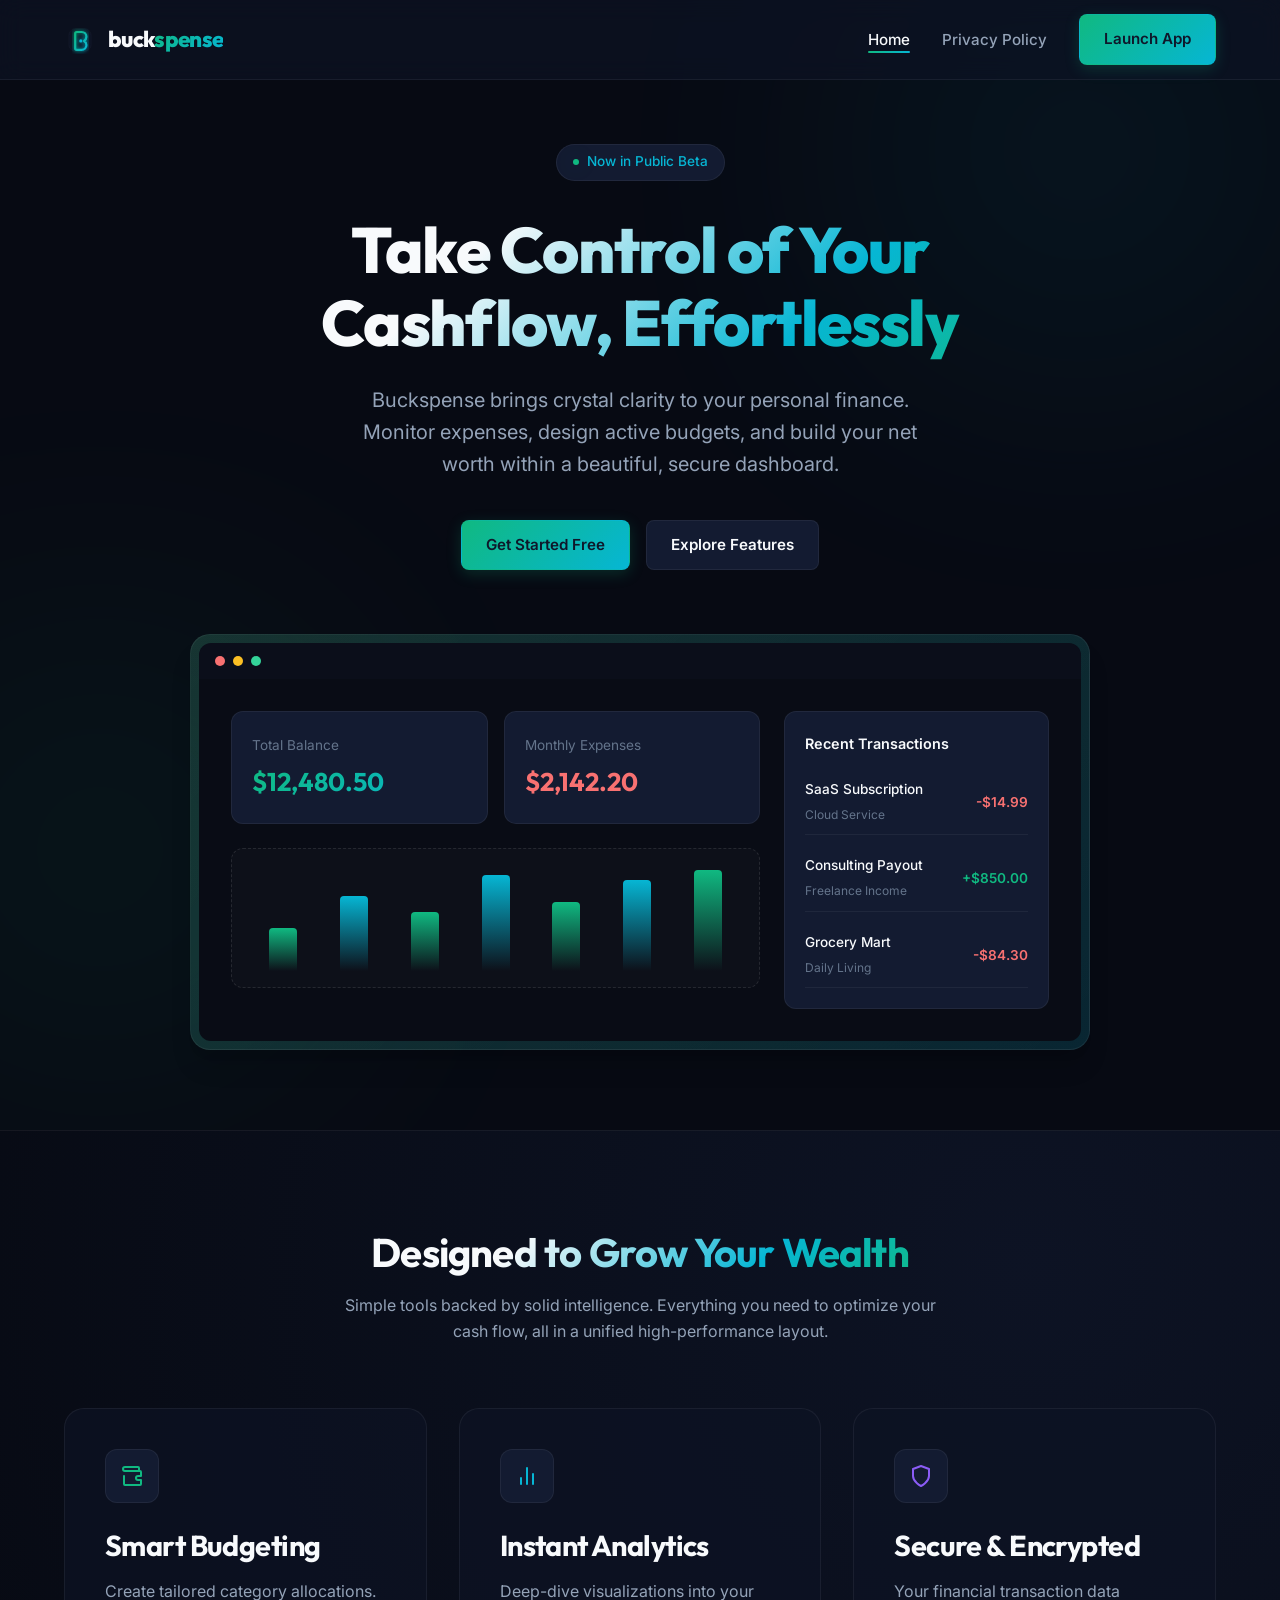
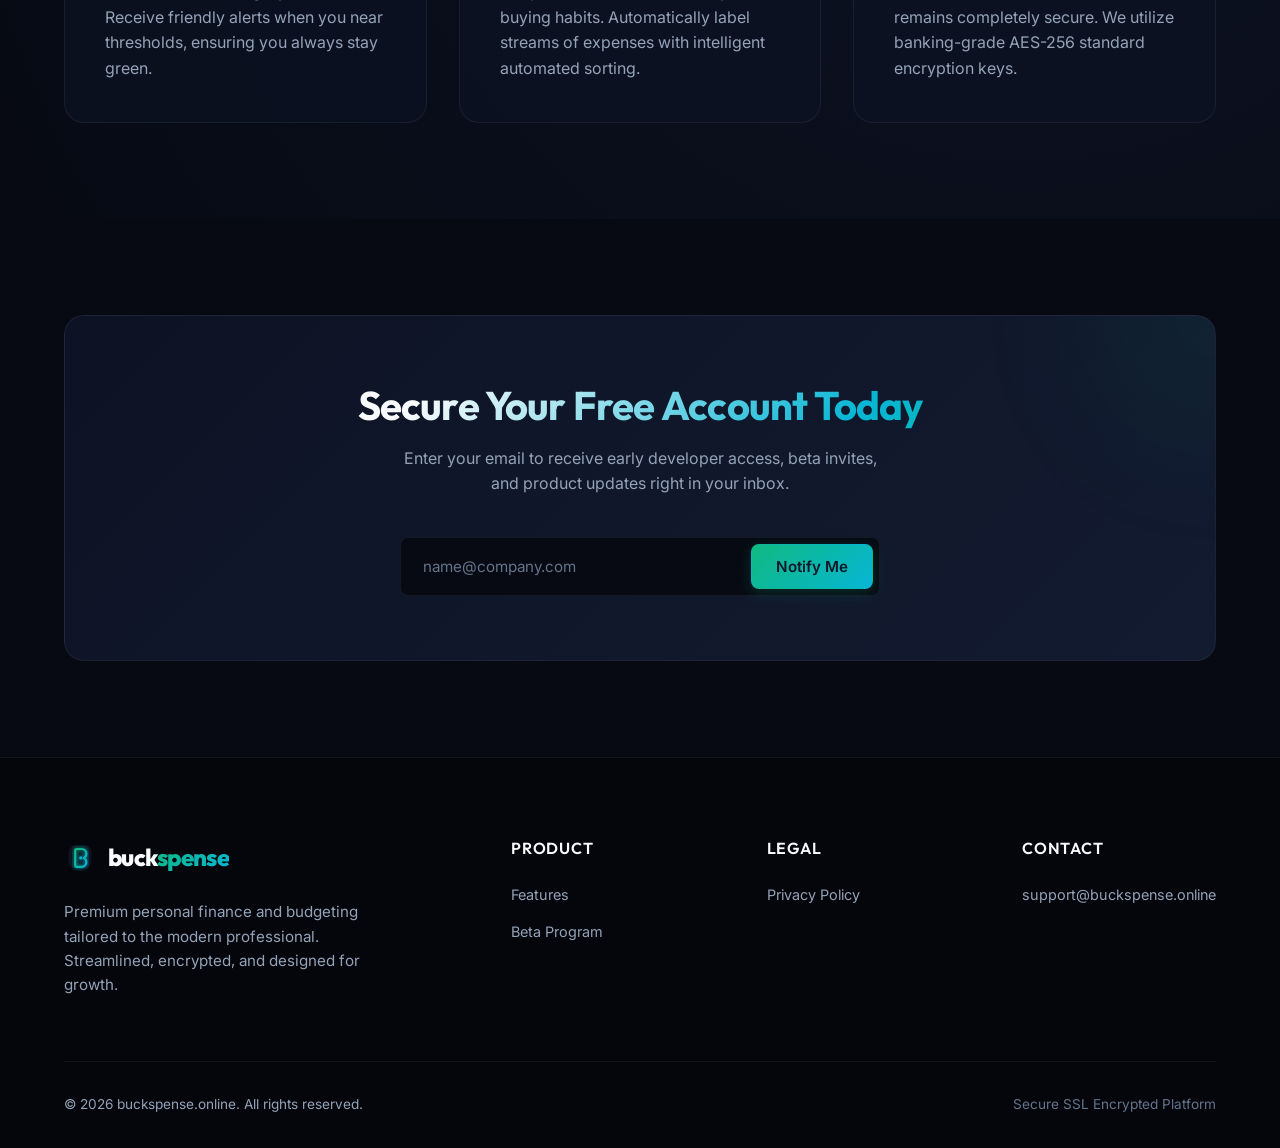
==== index.html @ 93927c2e "Initialize project framework and add Home & Privacy templates" ====
<!DOCTYPE html>
<html lang="en">
<head>
  <meta charset="UTF-8">
  <meta name="viewport" content="width=device-width, initial-scale=1.0">
  <title>Buckspense - Premium Personal Budgeting & Expense Tracking</title>
  <meta name="description" content="Take control of your cashflow and grow your wealth effortlessly with Buckspense. The modern, elegant expense tracker built for high-performance financial management.">
  
  <!-- Open Graph / Social Media Meta -->
  <meta property="og:title" content="Buckspense - Premium Personal Finance Dashboard">
  <meta property="og:description" content="Take control of your cashflow and grow your wealth effortlessly.">
  <meta property="og:type" content="website">
  <meta property="og:url" content="https://buckspense.online/">
  
  <!-- CSS Stylesheet -->
  <link rel="stylesheet" href="assets/css/style.css">
  
  <!-- Favicon -->
  <link rel="icon" type="image/svg+xml" href="assets/images/logo.svg">
</head>
<body>

  <!-- Site Sticky Header -->
  <header class="site-header" id="main-header">
    <div class="container">
      <a href="index.html" class="logo-link" id="header-logo-link">
        <img src="assets/images/logo.svg" alt="Buckspense Logo" class="logo-icon" id="header-logo-img">
        <span>buck<span class="gradient-accent-text">spense</span></span>
      </a>

      <!-- Desktop Navigation Menu -->
      <nav class="site-nav" id="navigation-drawer">
        <ul class="nav-list">
          <li><a href="index.html" class="nav-link active" id="nav-home">Home</a></li>
          <li><a href="privacy.html" class="nav-link" id="nav-privacy">Privacy Policy</a></li>
        </ul>
        <a href="#cta" class="btn btn-primary" id="header-cta-btn">Launch App</a>
      </nav>

      <!-- Mobile Hamburger Toggle -->
      <button class="mobile-nav-toggle" aria-label="Toggle navigation menu" aria-expanded="false" id="mobile-menu-trigger">
        &#9776;
      </button>
    </div>
  </header>

  <!-- Hero Section -->
  <section class="hero" id="home-hero">
    <div class="container">
      <div class="hero-badge" id="hero-live-badge">
        <span class="hero-badge-dot"></span>
        <span>Now in Public Beta</span>
      </div>
      
      <h1 class="gradient-text" id="hero-main-title">
        Take Control of Your Cashflow, Effortlessly
      </h1>
      
      <p class="hero-subtitle" id="hero-lead-text">
        Buckspense brings crystal clarity to your personal finance. Monitor expenses, design active budgets, and build your net worth within a beautiful, secure dashboard.
      </p>
      
      <div class="hero-actions" id="hero-button-group">
        <a href="#cta" class="btn btn-primary" id="hero-primary-btn">Get Started Free</a>
        <a href="#features" class="btn btn-secondary" id="hero-secondary-btn">Explore Features</a>
      </div>

      <!-- Majestic Interactive Mockup Showcase -->
      <div class="dashboard-showcase" id="dashboard-mockup">
        <div class="mockup-header">
          <span class="mockup-dot"></span>
          <span class="mockup-dot"></span>
          <span class="mockup-dot"></span>
        </div>
        <div class="mockup-content">
          <div class="mockup-main">
            <div class="mockup-stats">
              <div class="mockup-card">
                <span style="color: var(--text-muted); font-size: 0.85rem;">Total Balance</span>
                <div class="mockup-val gradient-accent-text">$12,480.50</div>
              </div>
              <div class="mockup-card">
                <span style="color: var(--text-muted); font-size: 0.85rem;">Monthly Expenses</span>
                <div class="mockup-val" style="color: #f87171;">$2,142.20</div>
              </div>
            </div>
            
            <!-- CSS Chart Visualizer -->
            <div class="mockup-chart" id="chart-bars-container">
              <div class="chart-bar" style="height: 10%;"></div>
              <div class="chart-bar" style="height: 10%;"></div>
              <div class="chart-bar" style="height: 10%;"></div>
              <div class="chart-bar" style="height: 10%;"></div>
              <div class="chart-bar" style="height: 10%;"></div>
              <div class="chart-bar" style="height: 10%;"></div>
              <div class="chart-bar" style="height: 10%;"></div>
            </div>
          </div>
          
          <div class="mockup-side">
            <div class="mockup-card" style="height: 100%;">
              <span style="font-weight: 600; font-size: 0.9rem; display: block; margin-bottom: 1rem;">Recent Transactions</span>
              <div class="tx-list">
                <div class="tx-item">
                  <div>
                    <div style="font-size: 0.85rem; font-weight: 500;">SaaS Subscription</div>
                    <span style="font-size: 0.75rem; color: var(--text-muted);">Cloud Service</span>
                  </div>
                  <span style="font-size: 0.85rem; font-weight: 600; color: #f87171;">-$14.99</span>
                </div>
                <div class="tx-item">
                  <div>
                    <div style="font-size: 0.85rem; font-weight: 500;">Consulting Payout</div>
                    <span style="font-size: 0.75rem; color: var(--text-muted);">Freelance Income</span>
                  </div>
                  <span style="font-size: 0.85rem; font-weight: 600; color: var(--accent-emerald);">+$850.00</span>
                </div>
                <div class="tx-item">
                  <div>
                    <div style="font-size: 0.85rem; font-weight: 500;">Grocery Mart</div>
                    <span style="font-size: 0.75rem; color: var(--text-muted);">Daily Living</span>
                  </div>
                  <span style="font-size: 0.85rem; font-weight: 600; color: #f87171;">-$84.30</span>
                </div>
              </div>
            </div>
          </div>
        </div>
      </div>
    </div>
  </section>

  <!-- Features Grid Section -->
  <section class="features" id="features">
    <div class="container">
      <div class="section-header" id="features-header">
        <h2 class="gradient-text">Designed to Grow Your Wealth</h2>
        <p>Simple tools backed by solid intelligence. Everything you need to optimize your cash flow, all in a unified high-performance layout.</p>
      </div>
      
      <div class="grid-3" id="features-grid">
        <!-- Feature Card 1 -->
        <div class="feature-card" id="feature-1">
          <div class="feature-icon-wrapper">
            <!-- SVG Icon: Wallet/Budget -->
            <svg xmlns="http://www.w3.org/2000/svg" width="24" height="24" viewBox="0 0 24 24" fill="none" stroke="currentColor" stroke-width="2" stroke-linecap="round" stroke-linejoin="round"><path d="M19 7V4a1 1 0 0 0-1-1H5a2 2 0 0 0 0 4h15a1 1 0 0 1 1 1v4h-3a2 2 0 0 0 0 4h3v4a1 1 0 0 1-1 1H5a1 1 0 0 1-1-1V12"/><path d="M16 14h.01"/></svg>
          </div>
          <h3>Smart Budgeting</h3>
          <p>Create tailored category allocations. Receive friendly alerts when you near thresholds, ensuring you always stay green.</p>
        </div>

        <!-- Feature Card 2 -->
        <div class="feature-card" id="feature-2">
          <div class="feature-icon-wrapper">
            <!-- SVG Icon: Trend Chart -->
            <svg xmlns="http://www.w3.org/2000/svg" width="24" height="24" viewBox="0 0 24 24" fill="none" stroke="currentColor" stroke-width="2" stroke-linecap="round" stroke-linejoin="round"><line x1="18" y1="20" x2="18" y2="10"></line><line x1="12" y1="20" x2="12" y2="4"></line><line x1="6" y1="20" x2="6" y2="14"></line></svg>
          </div>
          <h3>Instant Analytics</h3>
          <p>Deep-dive visualizations into your buying habits. Automatically label streams of expenses with intelligent automated sorting.</p>
        </div>

        <!-- Feature Card 3 -->
        <div class="feature-card" id="feature-3">
          <div class="feature-icon-wrapper">
            <!-- SVG Icon: Lock Shield -->
            <svg xmlns="http://www.w3.org/2000/svg" width="24" height="24" viewBox="0 0 24 24" fill="none" stroke="currentColor" stroke-width="2" stroke-linecap="round" stroke-linejoin="round"><path d="M12 22s8-4 8-10V5l-8-3-8 3v7c0 6 8 10 8 10z"></path></svg>
          </div>
          <h3>Secure &amp; Encrypted</h3>
          <p>Your financial transaction data remains completely secure. We utilize banking-grade AES-256 standard encryption keys.</p>
        </div>
      </div>
    </div>
  </section>

  <!-- CTA Registration Section -->
  <section class="cta-section" id="cta">
    <div class="container">
      <div class="cta-box" id="cta-enrollment-card">
        <h2 class="gradient-text">Secure Your Free Account Today</h2>
        <p>Enter your email to receive early developer access, beta invites, and product updates right in your inbox.</p>
        
        <form class="newsletter-form" onsubmit="event.preventDefault(); alert('Thank you for subscribing to Buckspense updates!');" id="cta-form">
          <input type="email" placeholder="name@company.com" class="newsletter-input" required id="cta-email-input">
          <button type="submit" class="btn btn-primary" id="cta-submit-btn">Notify Me</button>
        </form>
      </div>
    </div>
  </section>

  <!-- Site Footer -->
  <footer class="site-footer" id="main-footer">
    <div class="container">
      <div class="footer-grid">
        <div class="footer-brand">
          <a href="index.html" class="logo-link" id="footer-logo-link">
            <img src="assets/images/logo.svg" alt="Buckspense Logo" class="logo-icon" id="footer-logo-img">
            <span>buck<span class="gradient-accent-text">spense</span></span>
          </a>
          <p class="footer-desc">
            Premium personal finance and budgeting tailored to the modern professional. Streamlined, encrypted, and designed for growth.
          </p>
        </div>
        
        <!-- Link Directory -->
        <div>
          <h4 class="footer-heading">Product</h4>
          <ul class="footer-links">
            <li><a href="#features" class="footer-link">Features</a></li>
            <li><a href="#cta" class="footer-link">Beta Program</a></li>
          </ul>
        </div>
        
        <div>
          <h4 class="footer-heading">Legal</h4>
          <ul class="footer-links">
            <li><a href="privacy.html" class="footer-link" id="footer-privacy-link">Privacy Policy</a></li>
          </ul>
        </div>

        <div>
          <h4 class="footer-heading">Contact</h4>
          <ul class="footer-links">
            <li><a href="mailto:support@buckspense.online" class="footer-link">support@buckspense.online</a></li>
          </ul>
        </div>
      </div>
      
      <!-- Footer Copyright Bar -->
      <div class="footer-bottom">
        <p>&copy; <span id="current-year">2026</span> buckspense.online. All rights reserved.</p>
        <p style="color: var(--text-muted);">Secure SSL Encrypted Platform</p>
      </div>
    </div>
  </footer>

  <!-- Script Loader -->
  <script src="assets/js/main.js"></script>
</body>
</html>
---- assets/css/style.css ----
/*
 * buckspense.online - Premium Design System & Stylesheet
 * Brand colors: Deep Obsidian background, Emerald Green and Cyan highlights, Outfit & Inter Typography.
 */

@import url('https://fonts.googleapis.com/css2?family=Inter:wght@300;400;500;600;700&family=Outfit:wght@400;500;600;700;800&display=swap');

/* --- Custom Variables & Tokens --- */
:root {
  /* Color Palette */
  --bg-primary: #070a13;
  --bg-secondary: #0d1324;
  --bg-tertiary: #131b31;
  --bg-glass: rgba(13, 19, 36, 0.7);
  --border-glass: rgba(255, 255, 255, 0.06);
  --border-active: rgba(16, 185, 129, 0.3);

  --accent-emerald: #10b981;
  --accent-cyan: #06b6d4;
  --accent-violet: #8b5cf6;
  --accent-emerald-glow: rgba(16, 185, 129, 0.15);
  --accent-cyan-glow: rgba(6, 182, 212, 0.15);

  --text-primary: #f8fafc;
  --text-secondary: #94a3b8;
  --text-muted: #64748b;
  --text-inverse: #0f172a;

  /* Typography */
  --font-heading: 'Outfit', -apple-system, BlinkMacSystemFont, 'Segoe UI', Roboto, sans-serif;
  --font-body: 'Inter', -apple-system, BlinkMacSystemFont, 'Segoe UI', Roboto, sans-serif;

  /* Shadows & Glows */
  --shadow-sm: 0 1px 2px 0 rgba(0, 0, 0, 0.05);
  --shadow-md: 0 4px 6px -1px rgba(0, 0, 0, 0.1), 0 2px 4px -1px rgba(0, 0, 0, 0.06);
  --shadow-lg: 0 10px 15px -3px rgba(0, 0, 0, 0.1), 0 4px 6px -2px rgba(0, 0, 0, 0.05);
  --shadow-xl: 0 20px 25px -5px rgba(0, 0, 0, 0.15), 0 10px 10px -5px rgba(0, 0, 0, 0.04);
  --glow-emerald: 0 0 25px rgba(16, 185, 129, 0.3);
  --glow-cyan: 0 0 25px rgba(6, 182, 212, 0.3);

  /* Layout Constants */
  --container-max-width: 1200px;
  --header-height: 80px;
  --border-radius-sm: 8px;
  --border-radius-md: 12px;
  --border-radius-lg: 20px;
  --border-radius-xl: 30px;

  /* Transitions */
  --transition-fast: 0.2s cubic-bezier(0.4, 0, 0.2, 1);
  --transition-normal: 0.3s cubic-bezier(0.4, 0, 0.2, 1);
  --transition-slow: 0.5s cubic-bezier(0.4, 0, 0.2, 1);
}

/* --- Base Reset --- */
*, *::before, *::after {
  box-sizing: border-box;
  margin: 0;
  padding: 0;
}

html {
  scroll-behavior: smooth;
  font-size: 16px;
  -webkit-text-size-adjust: 100%;
}

body {
  background-color: var(--bg-primary);
  color: var(--text-primary);
  font-family: var(--font-body);
  line-height: 1.6;
  overflow-x: hidden;
  position: relative;
}

/* Ambient glow blobs */
body::before, body::after {
  content: "";
  position: absolute;
  width: 500px;
  height: 500px;
  border-radius: 50%;
  filter: blur(140px);
  z-index: -1;
  pointer-events: none;
  opacity: 0.2;
}

body::before {
  top: -100px;
  right: -50px;
  background: radial-gradient(circle, var(--accent-cyan) 0%, transparent 70%);
}

body::after {
  top: 600px;
  left: -150px;
  background: radial-gradient(circle, var(--accent-emerald) 0%, transparent 70%);
}

/* --- Typography --- */
h1, h2, h3, h4, h5, h6 {
  font-family: var(--font-heading);
  font-weight: 700;
  line-height: 1.25;
  letter-spacing: -0.02em;
}

h1 {
  font-size: clamp(2.5rem, 5vw, 4rem);
  font-weight: 800;
}

h2 {
  font-size: clamp(1.8rem, 4vw, 2.5rem);
}

h3 {
  font-size: clamp(1.4rem, 2.5vw, 1.8rem);
}

p {
  color: var(--text-secondary);
}

a {
  color: inherit;
  text-decoration: none;
  transition: var(--transition-fast);
}

/* --- Utilities --- */
.container {
  width: 100%;
  max-width: var(--container-max-width);
  margin-left: auto;
  margin-right: auto;
  padding-left: 1.5rem;
  padding-right: 1.5rem;
}

.gradient-text {
  background: linear-gradient(135deg, var(--text-primary) 30%, var(--accent-cyan) 70%, var(--accent-emerald) 100%);
  -webkit-background-clip: text;
  -webkit-text-fill-color: transparent;
  background-clip: text;
}

.gradient-accent-text {
  background: linear-gradient(135deg, var(--accent-emerald) 0%, var(--accent-cyan) 100%);
  -webkit-background-clip: text;
  -webkit-text-fill-color: transparent;
  background-clip: text;
}

/* --- Layout Components --- */

/* Sticky Header */
.site-header {
  position: fixed;
  top: 0;
  left: 0;
  width: 100%;
  height: var(--header-height);
  z-index: 100;
  background: var(--bg-glass);
  backdrop-filter: blur(12px);
  -webkit-backdrop-filter: blur(12px);
  border-bottom: 1px solid var(--border-glass);
  transition: var(--transition-normal);
}

.site-header.scrolled {
  height: 70px;
  background: rgba(7, 10, 19, 0.9);
  box-shadow: var(--shadow-lg);
}

.site-header .container {
  display: flex;
  justify-content: space-between;
  align-items: center;
  height: 100%;
}

.logo-link {
  display: flex;
  align-items: center;
  gap: 0.75rem;
  font-family: var(--font-heading);
  font-weight: 800;
  font-size: 1.4rem;
  color: var(--text-primary);
  letter-spacing: -0.03em;
}

.logo-icon {
  width: 32px;
  height: 32px;
}

.site-nav {
  display: flex;
  align-items: center;
  gap: 2rem;
}

.nav-list {
  display: flex;
  list-style: none;
  gap: 2rem;
  align-items: center;
}

.nav-link {
  font-size: 0.95rem;
  font-weight: 500;
  color: var(--text-secondary);
  position: relative;
  padding: 0.25rem 0;
}

.nav-link::after {
  content: "";
  position: absolute;
  bottom: 0;
  left: 0;
  width: 0;
  height: 2px;
  background: linear-gradient(90deg, var(--accent-emerald), var(--accent-cyan));
  transition: var(--transition-fast);
  border-radius: 1px;
}

.nav-link:hover, .nav-link.active {
  color: var(--text-primary);
}

.nav-link:hover::after, .nav-link.active::after {
  width: 100%;
}

/* Primary/Secondary Buttons */
.btn {
  display: inline-flex;
  align-items: center;
  justify-content: center;
  padding: 0.75rem 1.5rem;
  font-size: 0.95rem;
  font-weight: 600;
  border-radius: var(--border-radius-sm);
  cursor: pointer;
  transition: var(--transition-normal);
  border: 1px solid transparent;
  font-family: var(--font-body);
}

.btn-primary {
  background: linear-gradient(135deg, var(--accent-emerald) 0%, var(--accent-cyan) 100%);
  color: var(--text-inverse);
  box-shadow: 0 4px 15px rgba(16, 185, 129, 0.2);
}

.btn-primary:hover {
  transform: translateY(-2px);
  box-shadow: 0 8px 25px rgba(16, 185, 129, 0.4), var(--glow-emerald);
}

.btn-secondary {
  background: var(--bg-tertiary);
  color: var(--text-primary);
  border: 1px solid var(--border-glass);
}

.btn-secondary:hover {
  background: var(--bg-secondary);
  border-color: var(--accent-cyan);
  transform: translateY(-2px);
}

/* Mobile Nav Toggle */
.mobile-nav-toggle {
  display: none;
  background: none;
  border: none;
  color: var(--text-primary);
  font-size: 1.5rem;
  cursor: pointer;
  z-index: 110;
}

/* Hero Section */
.hero {
  padding-top: calc(var(--header-height) + 4rem);
  padding-bottom: 5rem;
  position: relative;
  text-align: center;
}

.hero-badge {
  display: inline-flex;
  align-items: center;
  gap: 0.5rem;
  padding: 0.4rem 1rem;
  background: var(--bg-tertiary);
  border: 1px solid var(--border-glass);
  border-radius: var(--border-radius-xl);
  font-size: 0.85rem;
  font-weight: 500;
  color: var(--accent-cyan);
  margin-bottom: 2rem;
}

.hero-badge-dot {
  width: 6px;
  height: 6px;
  border-radius: 50%;
  background-color: var(--accent-emerald);
  box-shadow: var(--glow-emerald);
  animation: pulse 2s infinite;
}

.hero h1 {
  max-width: 850px;
  margin: 0 auto 1.5rem;
  line-height: 1.15;
}

.hero-subtitle {
  font-size: clamp(1.1rem, 2vw, 1.25rem);
  max-width: 600px;
  margin: 0 auto 2.5rem;
  color: var(--text-secondary);
}

.hero-actions {
  display: flex;
  justify-content: center;
  gap: 1rem;
  margin-bottom: 4rem;
}

/* Dashboard Mockup Showcase */
.dashboard-showcase {
  max-width: 900px;
  margin: 0 auto;
  padding: 8px;
  background: linear-gradient(135deg, var(--border-glass) 0%, rgba(255, 255, 255, 0.01) 100%);
  border: 1px solid var(--border-glass);
  border-radius: var(--border-radius-lg);
  box-shadow: var(--shadow-xl);
  position: relative;
}

.dashboard-showcase::after {
  content: "";
  position: absolute;
  top: -1px;
  left: -1px;
  right: -1px;
  bottom: -1px;
  border-radius: var(--border-radius-lg);
  background: linear-gradient(135deg, var(--accent-emerald) 0%, var(--accent-cyan) 100%);
  z-index: -1;
  opacity: 0.15;
  pointer-events: none;
}

.mockup-header {
  height: 36px;
  background: #0b0e1a;
  border-radius: 12px 12px 0 0;
  display: flex;
  align-items: center;
  padding: 0 1rem;
  gap: 0.5rem;
}

.mockup-dot {
  width: 10px;
  height: 10px;
  border-radius: 50%;
  background: #f87171;
}

.mockup-dot:nth-child(2) { background: #fbbf24; }
.mockup-dot:nth-child(3) { background: #34d399; }

.mockup-content {
  background: #090c15;
  border-radius: 0 0 12px 12px;
  padding: 2rem;
  display: grid;
  grid-template-columns: 2fr 1fr;
  gap: 1.5rem;
  text-align: left;
}

.mockup-main {
  display: flex;
  flex-direction: column;
  gap: 1.5rem;
}

.mockup-stats {
  display: grid;
  grid-template-columns: 1fr 1fr;
  gap: 1rem;
}

.mockup-card {
  background: var(--bg-tertiary);
  border: 1px solid var(--border-glass);
  border-radius: var(--border-radius-md);
  padding: 1.25rem;
}

.mockup-val {
  font-family: var(--font-heading);
  font-size: 1.6rem;
  font-weight: 700;
  margin-top: 0.25rem;
}

.mockup-chart {
  height: 140px;
  background: rgba(255, 255, 255, 0.02);
  border: 1px dashed rgba(255, 255, 255, 0.1);
  border-radius: var(--border-radius-md);
  position: relative;
  display: flex;
  align-items: flex-end;
  justify-content: space-around;
  padding: 1rem;
}

.chart-bar {
  width: 28px;
  background: linear-gradient(180deg, var(--accent-emerald), transparent);
  border-radius: 4px 4px 0 0;
  transition: height 1s ease-in-out;
}

.chart-bar:nth-child(even) {
  background: linear-gradient(180deg, var(--accent-cyan), transparent);
}

.mockup-side {
  display: flex;
  flex-direction: column;
  gap: 1rem;
}

.tx-list {
  display: flex;
  flex-direction: column;
  gap: 0.75rem;
}

.tx-item {
  display: flex;
  justify-content: space-between;
  align-items: center;
  padding: 0.5rem 0;
  border-bottom: 1px solid rgba(255, 255, 255, 0.05);
}

/* Features Grid */
.features {
  padding: 6rem 0;
  background: radial-gradient(circle at 80% 20%, var(--bg-secondary) 0%, var(--bg-primary) 100%);
  border-top: 1px solid var(--border-glass);
}

.section-header {
  text-align: center;
  max-width: 600px;
  margin: 0 auto 4rem;
}

.section-header h2 {
  margin-bottom: 1rem;
}

.grid-3 {
  display: grid;
  grid-template-columns: repeat(auto-fit, minmax(300px, 1fr));
  gap: 2rem;
}

.feature-card {
  background: var(--bg-glass);
  border: 1px solid var(--border-glass);
  border-radius: var(--border-radius-lg);
  padding: 2.5rem;
  transition: var(--transition-normal);
  position: relative;
  overflow: hidden;
}

.feature-card::before {
  content: "";
  position: absolute;
  top: 0;
  left: 0;
  width: 100%;
  height: 100%;
  background: linear-gradient(135deg, var(--accent-emerald-glow) 0%, transparent 100%);
  opacity: 0;
  transition: var(--transition-normal);
  pointer-events: none;
  z-index: 0;
}

.feature-card:nth-child(2)::before {
  background: linear-gradient(135deg, var(--accent-cyan-glow) 0%, transparent 100%);
}

.feature-card:hover {
  transform: translateY(-8px);
  border-color: var(--border-active);
  box-shadow: var(--shadow-xl);
}

.feature-card:hover::before {
  opacity: 1;
}

.feature-icon-wrapper {
  width: 54px;
  height: 54px;
  border-radius: var(--border-radius-md);
  background: var(--bg-tertiary);
  border: 1px solid var(--border-glass);
  display: flex;
  align-items: center;
  justify-content: center;
  color: var(--accent-emerald);
  margin-bottom: 1.5rem;
  position: relative;
  z-index: 1;
}

.feature-card:nth-child(2) .feature-icon-wrapper {
  color: var(--accent-cyan);
}

.feature-card:nth-child(3) .feature-icon-wrapper {
  color: var(--accent-violet);
}

.feature-card h3 {
  margin-bottom: 1rem;
  position: relative;
  z-index: 1;
}

.feature-card p {
  position: relative;
  z-index: 1;
}

/* Call to Action */
.cta-section {
  padding: 6rem 0;
  position: relative;
}

.cta-box {
  background: linear-gradient(135deg, var(--bg-secondary) 0%, var(--bg-tertiary) 100%);
  border: 1px solid var(--border-glass);
  border-radius: var(--border-radius-lg);
  padding: 4rem 2rem;
  text-align: center;
  position: relative;
  overflow: hidden;
}

.cta-box::before {
  content: "";
  position: absolute;
  width: 300px;
  height: 300px;
  border-radius: 50%;
  background: radial-gradient(circle, var(--accent-emerald) 0%, transparent 70%);
  filter: blur(80px);
  top: -150px;
  right: -150px;
  opacity: 0.15;
  pointer-events: none;
}

.cta-box h2 {
  margin-bottom: 1rem;
}

.cta-box p {
  max-width: 500px;
  margin: 0 auto 2.5rem;
}

.newsletter-form {
  display: flex;
  max-width: 480px;
  margin: 0 auto;
  gap: 0.5rem;
  background: var(--bg-primary);
  padding: 6px;
  border-radius: var(--border-radius-sm);
  border: 1px solid var(--border-glass);
  transition: var(--transition-fast);
}

.newsletter-form:focus-within {
  border-color: var(--accent-cyan);
  box-shadow: 0 0 0 2px rgba(6, 182, 212, 0.15);
}

.newsletter-input {
  flex: 1;
  background: none;
  border: none;
  color: var(--text-primary);
  padding: 0.75rem 1rem;
  font-family: var(--font-body);
  font-size: 0.95rem;
  outline: none;
}

.newsletter-input::placeholder {
  color: var(--text-muted);
}

/* Footer Section */
.site-footer {
  background: #04060b;
  border-top: 1px solid var(--border-glass);
  padding: 5rem 0 2rem;
  color: var(--text-secondary);
}

.footer-grid {
  display: grid;
  grid-template-columns: 2fr repeat(3, 1fr);
  gap: 4rem;
  margin-bottom: 4rem;
}

.footer-brand {
  display: flex;
  flex-direction: column;
  gap: 1.5rem;
}

.footer-brand .logo-link {
  font-size: 1.5rem;
}

.footer-desc {
  max-width: 320px;
  font-size: 0.95rem;
}

.footer-heading {
  font-family: var(--font-heading);
  color: var(--text-primary);
  font-size: 1rem;
  font-weight: 600;
  margin-bottom: 1.5rem;
  letter-spacing: 0.05em;
  text-transform: uppercase;
}

.footer-links {
  list-style: none;
  display: flex;
  flex-direction: column;
  gap: 0.75rem;
}

.footer-link {
  font-size: 0.9rem;
  transition: var(--transition-fast);
}

.footer-link:hover {
  color: var(--accent-cyan);
  padding-left: 4px;
}

.footer-bottom {
  border-top: 1px solid rgba(255, 255, 255, 0.05);
  padding-top: 2rem;
  display: flex;
  justify-content: space-between;
  align-items: center;
  font-size: 0.85rem;
}

/* --- Privacy Policy Specific Styles --- */
.legal-container {
  padding-top: calc(var(--header-height) + 4rem);
  padding-bottom: 6rem;
}

.legal-layout {
  display: grid;
  grid-template-columns: 280px 1fr;
  gap: 4rem;
}

.legal-sidebar {
  position: sticky;
  top: calc(var(--header-height) + 2rem);
  height: fit-content;
}

.legal-toc {
  list-style: none;
  display: flex;
  flex-direction: column;
  gap: 0.5rem;
  border-left: 1px solid var(--border-glass);
  padding-left: 1rem;
}

.toc-link {
  font-size: 0.9rem;
  color: var(--text-secondary);
  display: block;
  padding: 0.25rem 0;
}

.toc-link:hover, .toc-link.active {
  color: var(--accent-emerald);
}

.legal-content {
  max-width: 800px;
}

.legal-content h1 {
  margin-bottom: 1rem;
}

.legal-meta {
  color: var(--text-muted);
  font-size: 0.9rem;
  margin-bottom: 3rem;
  display: flex;
  gap: 1.5rem;
}

.legal-section {
  margin-bottom: 3rem;
}

.legal-section h2 {
  font-size: 1.6rem;
  margin-bottom: 1rem;
  color: var(--text-primary);
  border-bottom: 1px solid rgba(255, 255, 255, 0.05);
  padding-bottom: 0.5rem;
}

.legal-section p {
  margin-bottom: 1.25rem;
  line-height: 1.7;
}

.legal-list {
  list-style-type: none;
  margin-bottom: 1.25rem;
  padding-left: 1.5rem;
}

.legal-list li {
  position: relative;
  margin-bottom: 0.5rem;
  color: var(--text-secondary);
}

.legal-list li::before {
  content: "•";
  color: var(--accent-cyan);
  font-weight: bold;
  display: inline-block;
  width: 1.2rem;
  margin-left: -1.2rem;
}

/* --- Animations --- */
@keyframes pulse {
  0% {
    transform: scale(0.95);
    box-shadow: 0 0 0 0 rgba(16, 185, 129, 0.5);
  }
  70% {
    transform: scale(1);
    box-shadow: 0 0 0 6px rgba(16, 185, 129, 0);
  }
  100% {
    transform: scale(0.95);
    box-shadow: 0 0 0 0 rgba(16, 185, 129, 0);
  }
}

/* --- Responsive Adjustments --- */
@media (max-width: 1024px) {
  .footer-grid {
    grid-template-columns: 1.5fr repeat(3, 1fr);
    gap: 2rem;
  }
  .legal-layout {
    grid-template-columns: 1fr;
    gap: 2rem;
  }
  .legal-sidebar {
    display: none; /* Hide TOC on mobile for clean scrolling */
  }
}

@media (max-width: 768px) {
  .mobile-nav-toggle {
    display: block;
  }

  .site-nav {
    position: fixed;
    top: var(--header-height);
    left: 100%;
    width: 100%;
    height: calc(100vh - var(--header-height));
    background: rgba(7, 10, 19, 0.98);
    backdrop-filter: blur(20px);
    -webkit-backdrop-filter: blur(20px);
    flex-direction: column;
    justify-content: flex-start;
    padding: 3rem 1.5rem;
    gap: 3rem;
    transition: var(--transition-normal);
  }

  .site-nav.open {
    left: 0;
  }

  .nav-list {
    flex-direction: column;
    width: 100%;
    align-items: center;
    gap: 2.5rem;
  }

  .nav-link {
    font-size: 1.2rem;
  }

  .hero-actions {
    flex-direction: column;
    padding: 0 2rem;
  }

  .mockup-content {
    grid-template-columns: 1fr;
    padding: 1.25rem;
  }

  .footer-grid {
    grid-template-columns: 1fr;
    gap: 3rem;
  }

  .newsletter-form {
    flex-direction: column;
    background: none;
    border: none;
    padding: 0;
  }

  .newsletter-input {
    background: var(--bg-tertiary);
    border: 1px solid var(--border-glass);
    border-radius: var(--border-radius-sm);
    margin-bottom: 0.5rem;
  }

  .newsletter-form .btn {
    width: 100%;
  }

  .footer-bottom {
    flex-direction: column;
    gap: 1.5rem;
    text-align: center;
  }
}
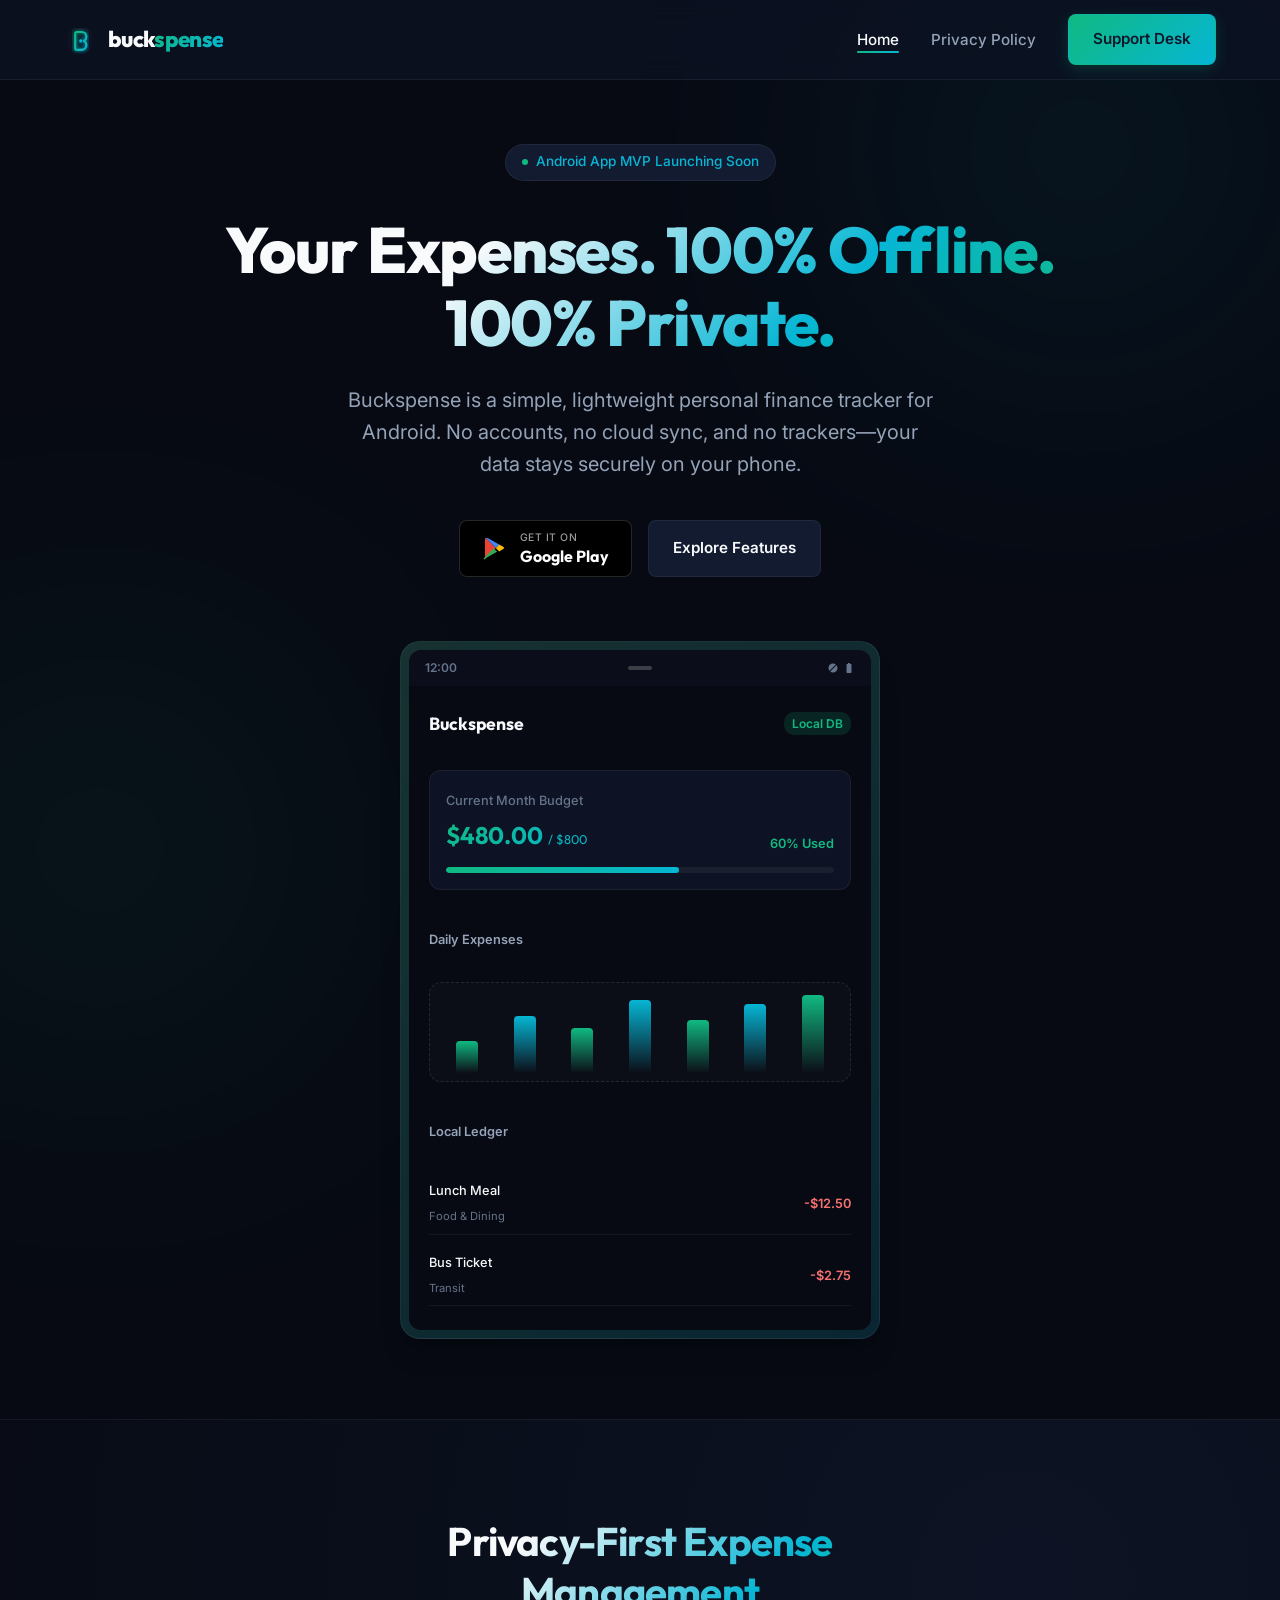
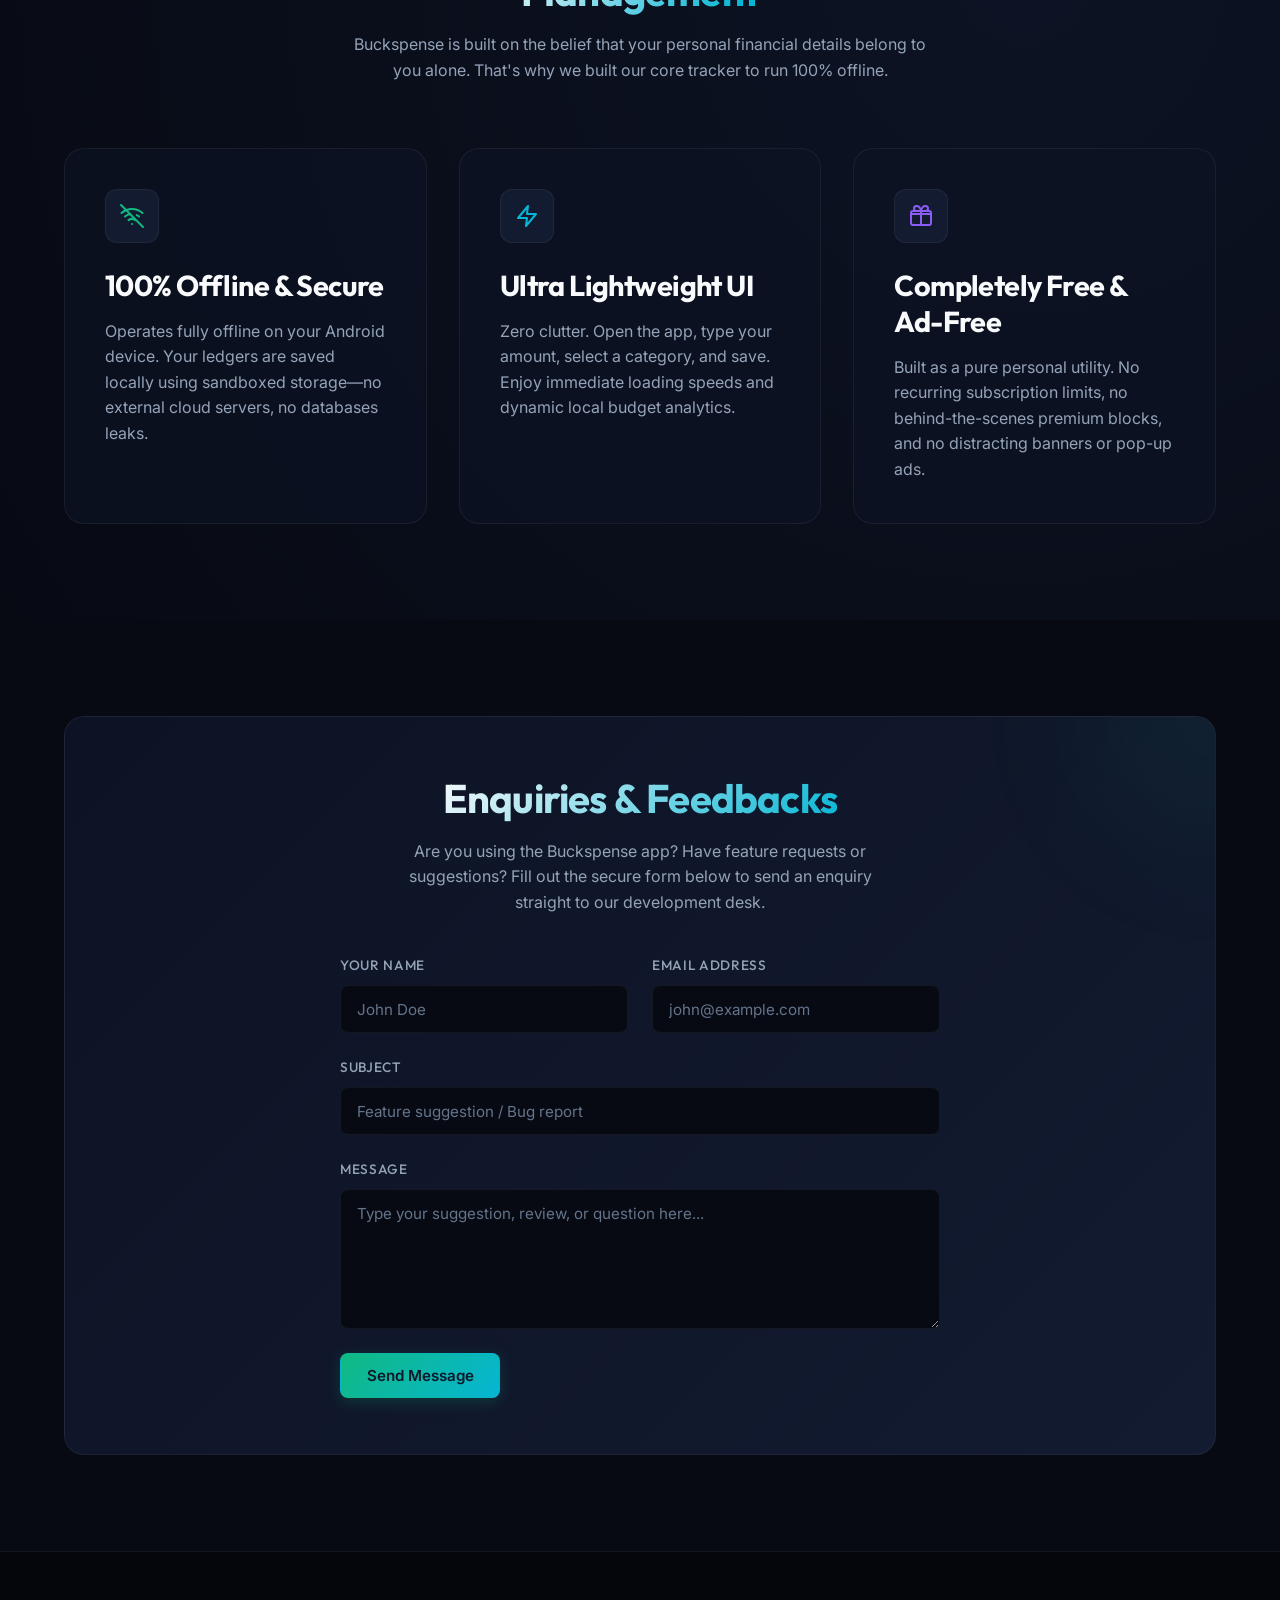
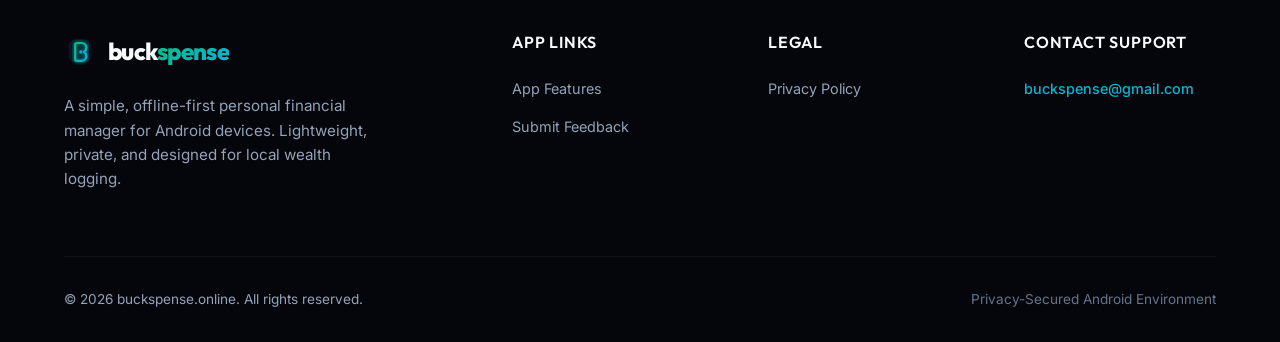
==== commit c9e24706: "Refactor project for Android App support and add Feedback Form & SPECS" ====
--- a/index.html
+++ b/index.html
@@ -3,12 +3,12 @@
 <head>
   <meta charset="UTF-8">
   <meta name="viewport" content="width=device-width, initial-scale=1.0">
-  <title>Buckspense - Premium Personal Budgeting & Expense Tracking</title>
-  <meta name="description" content="Take control of your cashflow and grow your wealth effortlessly with Buckspense. The modern, elegant expense tracker built for high-performance financial management.">
+  <title>Buckspense - Offline Personal Expense Tracker for Android</title>
+  <meta name="description" content="A simple, 100% offline, privacy-first personal financial manager for Android. Track expenses, manage budgets, and take control of your money with zero cloud tracking.">
   
   <!-- Open Graph / Social Media Meta -->
-  <meta property="og:title" content="Buckspense - Premium Personal Finance Dashboard">
-  <meta property="og:description" content="Take control of your cashflow and grow your wealth effortlessly.">
+  <meta property="og:title" content="Buckspense - Offline Personal Finance Tracker for Android">
+  <meta property="og:description" content="Secure, 100% offline, and completely free. Track budgets and cashflows locally on your Android device.">
   <meta property="og:type" content="website">
   <meta property="og:url" content="https://buckspense.online/">
   
@@ -34,7 +34,7 @@
           <li><a href="index.html" class="nav-link active" id="nav-home">Home</a></li>
           <li><a href="privacy.html" class="nav-link" id="nav-privacy">Privacy Policy</a></li>
         </ul>
-        <a href="#cta" class="btn btn-primary" id="header-cta-btn">Launch App</a>
+        <a href="#contact-us" class="btn btn-primary" id="header-cta-btn">Support Desk</a>
       </nav>
 
       <!-- Mobile Hamburger Toggle -->
@@ -49,79 +49,95 @@
     <div class="container">
       <div class="hero-badge" id="hero-live-badge">
         <span class="hero-badge-dot"></span>
-        <span>Now in Public Beta</span>
+        <span>Android App MVP Launching Soon</span>
       </div>
       
       <h1 class="gradient-text" id="hero-main-title">
-        Take Control of Your Cashflow, Effortlessly
+        Your Expenses. 100% Offline.<br>100% Private.
       </h1>
       
       <p class="hero-subtitle" id="hero-lead-text">
-        Buckspense brings crystal clarity to your personal finance. Monitor expenses, design active budgets, and build your net worth within a beautiful, secure dashboard.
+        Buckspense is a simple, lightweight personal finance tracker for Android. No accounts, no cloud sync, and no trackers—your data stays securely on your phone.
       </p>
       
       <div class="hero-actions" id="hero-button-group">
-        <a href="#cta" class="btn btn-primary" id="hero-primary-btn">Get Started Free</a>
+        <!-- Premium Google Play Store Download Button -->
+        <a href="#contact-us" class="btn-playstore" id="hero-playstore-btn">
+          <svg class="playstore-icon" viewBox="0 0 24 24" xmlns="http://www.w3.org/2000/svg">
+            <path d="M3.609 1.814L13.784 12 3.609 22.186A2.222 2.222 0 0 1 3 20.573V3.427c0-.687.227-1.3.609-1.613z" fill="#EA4335"/>
+            <path d="M17.182 8.609L13.784 12l3.398 3.391 3.996-2.27c1.112-.631 1.112-1.652 0-2.283l-3.996-2.229z" fill="#FBBC05"/>
+            <path d="M3.609 1.814l10.175 10.186 3.398-3.391-11.45-6.505a1.694 1.694 0 0 0-2.123.71z" fill="#4285F4"/>
+            <path d="M3.609 22.186l11.45-6.505-3.398-3.391-10.175 10.186a1.694 1.694 0 0 0 2.123.71z" fill="#34A853"/>
+          </svg>
+          <div class="playstore-text">
+            <span class="playstore-sub">Get it on</span>
+            <span class="playstore-main">Google Play</span>
+          </div>
+        </a>
         <a href="#features" class="btn btn-secondary" id="hero-secondary-btn">Explore Features</a>
       </div>
 
-      <!-- Majestic Interactive Mockup Showcase -->
-      <div class="dashboard-showcase" id="dashboard-mockup">
-        <div class="mockup-header">
-          <span class="mockup-dot"></span>
-          <span class="mockup-dot"></span>
-          <span class="mockup-dot"></span>
-        </div>
-        <div class="mockup-content">
+      <!-- Simulated Android App Mockup -->
+      <div class="dashboard-showcase" id="dashboard-mockup" style="max-width: 480px;">
+        <div class="mockup-header" style="justify-content: center; position: relative;">
+          <!-- Simulated Android Status Bar Icons -->
+          <div style="position: absolute; left: 1rem; font-size: 0.75rem; color: var(--text-muted); font-weight: 600;">12:00</div>
+          <div style="width: 24px; height: 4px; background: rgba(255,255,255,0.2); border-radius: 2px;"></div>
+          <div style="position: absolute; right: 1rem; display: flex; gap: 0.25rem; align-items: center;">
+            <svg width="12" height="12" viewBox="0 0 24 24" fill="currentColor" style="color: var(--text-muted);"><path d="M12 3c-4.97 0-9 4.03-9 9 0 2.12.74 4.07 1.97 5.61L17.61 4.97C16.07 3.74 14.12 3 12 3zm7.03 3.39L6.39 19.03C7.93 20.26 9.88 21 12 21c4.97 0 9-4.03 9-9 0-2.12-.74-4.07-1.97-5.61z"/></svg>
+            <svg width="12" height="12" viewBox="0 0 24 24" fill="currentColor" style="color: var(--text-muted);"><path d="M15.67 4H14V2h-4v2H8.33C7.6 4 7 4.6 7 5.33v15.33C7 21.4 7.6 22 8.33 22h7.33c.74 0 1.34-.6 1.34-1.34V5.33C17 4.6 16.4 4 15.67 4z"/></svg>
+          </div>
+        </div>
+        <div class="mockup-content" style="grid-template-columns: 1fr; background: #080a13; padding: 1.5rem 1.25rem;">
           <div class="mockup-main">
-            <div class="mockup-stats">
-              <div class="mockup-card">
-                <span style="color: var(--text-muted); font-size: 0.85rem;">Total Balance</span>
-                <div class="mockup-val gradient-accent-text">$12,480.50</div>
+            <!-- App Branding Header -->
+            <div style="display: flex; justify-content: space-between; align-items: center; margin-bottom: 0.5rem;">
+              <div style="font-family: var(--font-heading); font-weight: 700; font-size: 1.1rem; color: var(--text-primary);">Buckspense</div>
+              <span style="font-size: 0.75rem; background: var(--accent-emerald-glow); color: var(--accent-emerald); padding: 2px 8px; border-radius: 10px; font-weight: 600;">Local DB</span>
+            </div>
+            
+            <div class="mockup-stats" style="grid-template-columns: 1fr; gap: 0.75rem;">
+              <div class="mockup-card" style="padding: 1rem; background: var(--bg-secondary);">
+                <span style="color: var(--text-muted); font-size: 0.8rem; font-weight: 500;">Current Month Budget</span>
+                <div style="display: flex; justify-content: space-between; align-items: flex-end; margin-top: 0.25rem;">
+                  <div class="mockup-val gradient-accent-text" style="font-size: 1.5rem; margin: 0;">$480.00 <span style="font-size: 0.8rem; color: var(--text-muted); font-weight: 400;">/ $800</span></div>
+                  <span style="font-size: 0.8rem; color: var(--accent-emerald); font-weight: 600;">60% Used</span>
+                </div>
+                <!-- Simulated Budget Progress Bar -->
+                <div style="width: 100%; height: 6px; background: rgba(255,255,255,0.05); border-radius: 3px; margin-top: 0.75rem; overflow: hidden;">
+                  <div style="width: 60%; height: 100%; background: linear-gradient(90deg, var(--accent-emerald), var(--accent-cyan)); border-radius: 3px;"></div>
+                </div>
               </div>
-              <div class="mockup-card">
-                <span style="color: var(--text-muted); font-size: 0.85rem;">Monthly Expenses</span>
-                <div class="mockup-val" style="color: #f87171;">$2,142.20</div>
+            </div>
+            
+            <!-- Simulated Android Bar Chart -->
+            <div style="margin-top: 1rem; margin-bottom: 0.5rem; font-size: 0.8rem; font-weight: 600; color: var(--text-secondary);">Daily Expenses</div>
+            <div class="mockup-chart" id="chart-bars-container" style="height: 100px; padding: 0.5rem;">
+              <div class="chart-bar" style="height: 10%; width: 22px;"></div>
+              <div class="chart-bar" style="height: 10%; width: 22px;"></div>
+              <div class="chart-bar" style="height: 10%; width: 22px;"></div>
+              <div class="chart-bar" style="height: 10%; width: 22px;"></div>
+              <div class="chart-bar" style="height: 10%; width: 22px;"></div>
+              <div class="chart-bar" style="height: 10%; width: 22px;"></div>
+              <div class="chart-bar" style="height: 10%; width: 22px;"></div>
+            </div>
+
+            <!-- Transaction Items -->
+            <div style="margin-top: 1rem; margin-bottom: 0.5rem; font-size: 0.8rem; font-weight: 600; color: var(--text-secondary);">Local Ledger</div>
+            <div class="tx-list">
+              <div class="tx-item" style="padding: 0.4rem 0;">
+                <div>
+                  <div style="font-size: 0.8rem; font-weight: 500;">Lunch Meal</div>
+                  <span style="font-size: 0.7rem; color: var(--text-muted);">Food &amp; Dining</span>
+                </div>
+                <span style="font-size: 0.8rem; font-weight: 600; color: #f87171;">-$12.50</span>
               </div>
-            </div>
-            
-            <!-- CSS Chart Visualizer -->
-            <div class="mockup-chart" id="chart-bars-container">
-              <div class="chart-bar" style="height: 10%;"></div>
-              <div class="chart-bar" style="height: 10%;"></div>
-              <div class="chart-bar" style="height: 10%;"></div>
-              <div class="chart-bar" style="height: 10%;"></div>
-              <div class="chart-bar" style="height: 10%;"></div>
-              <div class="chart-bar" style="height: 10%;"></div>
-              <div class="chart-bar" style="height: 10%;"></div>
-            </div>
-          </div>
-          
-          <div class="mockup-side">
-            <div class="mockup-card" style="height: 100%;">
-              <span style="font-weight: 600; font-size: 0.9rem; display: block; margin-bottom: 1rem;">Recent Transactions</span>
-              <div class="tx-list">
-                <div class="tx-item">
-                  <div>
-                    <div style="font-size: 0.85rem; font-weight: 500;">SaaS Subscription</div>
-                    <span style="font-size: 0.75rem; color: var(--text-muted);">Cloud Service</span>
-                  </div>
-                  <span style="font-size: 0.85rem; font-weight: 600; color: #f87171;">-$14.99</span>
-                </div>
-                <div class="tx-item">
-                  <div>
-                    <div style="font-size: 0.85rem; font-weight: 500;">Consulting Payout</div>
-                    <span style="font-size: 0.75rem; color: var(--text-muted);">Freelance Income</span>
-                  </div>
-                  <span style="font-size: 0.85rem; font-weight: 600; color: var(--accent-emerald);">+$850.00</span>
-                </div>
-                <div class="tx-item">
-                  <div>
-                    <div style="font-size: 0.85rem; font-weight: 500;">Grocery Mart</div>
-                    <span style="font-size: 0.75rem; color: var(--text-muted);">Daily Living</span>
-                  </div>
-                  <span style="font-size: 0.85rem; font-weight: 600; color: #f87171;">-$84.30</span>
-                </div>
+              <div class="tx-item" style="padding: 0.4rem 0;">
+                <div>
+                  <div style="font-size: 0.8rem; font-weight: 500;">Bus Ticket</div>
+                  <span style="font-size: 0.7rem; color: var(--text-muted);">Transit</span>
+                </div>
+                <span style="font-size: 0.8rem; font-weight: 600; color: #f87171;">-$2.75</span>
               </div>
             </div>
           </div>
@@ -134,54 +150,86 @@
   <section class="features" id="features">
     <div class="container">
       <div class="section-header" id="features-header">
-        <h2 class="gradient-text">Designed to Grow Your Wealth</h2>
-        <p>Simple tools backed by solid intelligence. Everything you need to optimize your cash flow, all in a unified high-performance layout.</p>
+        <h2 class="gradient-text">Privacy-First Expense Management</h2>
+        <p>Buckspense is built on the belief that your personal financial details belong to you alone. That's why we built our core tracker to run 100% offline.</p>
       </div>
       
       <div class="grid-3" id="features-grid">
         <!-- Feature Card 1 -->
         <div class="feature-card" id="feature-1">
           <div class="feature-icon-wrapper">
-            <!-- SVG Icon: Wallet/Budget -->
-            <svg xmlns="http://www.w3.org/2000/svg" width="24" height="24" viewBox="0 0 24 24" fill="none" stroke="currentColor" stroke-width="2" stroke-linecap="round" stroke-linejoin="round"><path d="M19 7V4a1 1 0 0 0-1-1H5a2 2 0 0 0 0 4h15a1 1 0 0 1 1 1v4h-3a2 2 0 0 0 0 4h3v4a1 1 0 0 1-1 1H5a1 1 0 0 1-1-1V12"/><path d="M16 14h.01"/></svg>
-          </div>
-          <h3>Smart Budgeting</h3>
-          <p>Create tailored category allocations. Receive friendly alerts when you near thresholds, ensuring you always stay green.</p>
+            <!-- SVG Icon: Offline Wifi Off -->
+            <svg xmlns="http://www.w3.org/2000/svg" width="24" height="24" viewBox="0 0 24 24" fill="none" stroke="currentColor" stroke-width="2" stroke-linecap="round" stroke-linejoin="round"><line x1="1" y1="1" x2="23" y2="23"></line><path d="M16.72 11.06A10.94 10.94 0 0 1 19 12.5"></path><path d="M5 12.5a10.94 10.94 0 0 1 5.17-2.39"></path><path d="M10.71 5.05A16 16 0 0 1 22.5 9"></path><path d="M1.5 9a16 16 0 0 1 9.21-3.95"></path><path d="M8.53 16.11a6 6 0 0 1 6.95 0"></path><line x1="12" y1="20" x2="12.01" y2="20"></line></svg>
+          </div>
+          <h3>100% Offline &amp; Secure</h3>
+          <p>Operates fully offline on your Android device. Your ledgers are saved locally using sandboxed storage—no external cloud servers, no databases leaks.</p>
         </div>
 
         <!-- Feature Card 2 -->
         <div class="feature-card" id="feature-2">
           <div class="feature-icon-wrapper">
-            <!-- SVG Icon: Trend Chart -->
-            <svg xmlns="http://www.w3.org/2000/svg" width="24" height="24" viewBox="0 0 24 24" fill="none" stroke="currentColor" stroke-width="2" stroke-linecap="round" stroke-linejoin="round"><line x1="18" y1="20" x2="18" y2="10"></line><line x1="12" y1="20" x2="12" y2="4"></line><line x1="6" y1="20" x2="6" y2="14"></line></svg>
-          </div>
-          <h3>Instant Analytics</h3>
-          <p>Deep-dive visualizations into your buying habits. Automatically label streams of expenses with intelligent automated sorting.</p>
+            <!-- SVG Icon: Flash Bolt -->
+            <svg xmlns="http://www.w3.org/2000/svg" width="24" height="24" viewBox="0 0 24 24" fill="none" stroke="currentColor" stroke-width="2" stroke-linecap="round" stroke-linejoin="round"><polygon points="13 2 3 14 12 14 11 22 21 10 12 10 13 2"></polygon></svg>
+          </div>
+          <h3>Ultra Lightweight UI</h3>
+          <p>Zero clutter. Open the app, type your amount, select a category, and save. Enjoy immediate loading speeds and dynamic local budget analytics.</p>
         </div>
 
         <!-- Feature Card 3 -->
         <div class="feature-card" id="feature-3">
           <div class="feature-icon-wrapper">
-            <!-- SVG Icon: Lock Shield -->
-            <svg xmlns="http://www.w3.org/2000/svg" width="24" height="24" viewBox="0 0 24 24" fill="none" stroke="currentColor" stroke-width="2" stroke-linecap="round" stroke-linejoin="round"><path d="M12 22s8-4 8-10V5l-8-3-8 3v7c0 6 8 10 8 10z"></path></svg>
-          </div>
-          <h3>Secure &amp; Encrypted</h3>
-          <p>Your financial transaction data remains completely secure. We utilize banking-grade AES-256 standard encryption keys.</p>
+            <!-- SVG Icon: Gift Card -->
+            <svg xmlns="http://www.w3.org/2000/svg" width="24" height="24" viewBox="0 0 24 24" fill="none" stroke="currentColor" stroke-width="2" stroke-linecap="round" stroke-linejoin="round"><rect x="2" y="7" width="20" height="14" rx="2" ry="2"></rect><line x1="2" y1="10" x2="22" y2="10"></line><line x1="12" y1="21" x2="12" y2="7"></line><path d="M12 7H7.5a2.5 2.5 0 0 1 0-5C11 2 12 7 12 7z"></path><path d="M12 7h4.5a2.5 2.5 0 0 0 0-5C13 2 12 7 12 7z"></path></svg>
+          </div>
+          <h3>Completely Free &amp; Ad-Free</h3>
+          <p>Built as a pure personal utility. No recurring subscription limits, no behind-the-scenes premium blocks, and no distracting banners or pop-up ads.</p>
         </div>
       </div>
     </div>
   </section>
 
-  <!-- CTA Registration Section -->
-  <section class="cta-section" id="cta">
-    <div class="container">
-      <div class="cta-box" id="cta-enrollment-card">
-        <h2 class="gradient-text">Secure Your Free Account Today</h2>
-        <p>Enter your email to receive early developer access, beta invites, and product updates right in your inbox.</p>
+  <!-- Feedback & Enquiries Form Section -->
+  <section class="cta-section" id="contact-us">
+    <div class="container">
+      <div class="cta-box" id="cta-enrollment-card" style="padding: 3.5rem 2rem;">
+        <h2 class="gradient-text">Enquiries &amp; Feedbacks</h2>
+        <p>Are you using the Buckspense app? Have feature requests or suggestions? Fill out the secure form below to send an enquiry straight to our development desk.</p>
         
-        <form class="newsletter-form" onsubmit="event.preventDefault(); alert('Thank you for subscribing to Buckspense updates!');" id="cta-form">
-          <input type="email" placeholder="name@company.com" class="newsletter-input" required id="cta-email-input">
-          <button type="submit" class="btn btn-primary" id="cta-submit-btn">Notify Me</button>
+        <!-- Interactive Feedback Form -->
+        <form class="feedback-form" id="feedback-form">
+          <div class="form-grid">
+            <div class="form-group">
+              <label for="feedback-name" class="form-label">Your Name</label>
+              <input type="text" id="feedback-name" placeholder="John Doe" class="form-control" required>
+            </div>
+            <div class="form-group">
+              <label for="feedback-email" class="form-label">Email Address</label>
+              <input type="email" id="feedback-email" placeholder="john@example.com" class="form-control" required>
+            </div>
+          </div>
+          
+          <div class="form-group">
+            <label for="feedback-subject" class="form-label">Subject</label>
+            <input type="text" id="feedback-subject" placeholder="Feature suggestion / Bug report" class="form-control" required>
+          </div>
+
+          <div class="form-group">
+            <label for="feedback-message" class="form-label">Message</label>
+            <textarea id="feedback-message" placeholder="Type your suggestion, review, or question here..." class="form-control form-textarea" required></textarea>
+          </div>
+
+          <button type="submit" class="btn btn-primary" style="align-self: flex-start; min-width: 160px;" id="feedback-submit-btn">Send Message</button>
+          
+          <!-- Success Feedback Popup State (controlled by main.js) -->
+          <div class="form-success-overlay" id="success-overlay">
+            <div class="success-icon-wrapper">
+              <svg xmlns="http://www.w3.org/2000/svg" width="32" height="32" viewBox="0 0 24 24" fill="none" stroke="currentColor" stroke-width="3" stroke-linecap="round" stroke-linejoin="round"><polyline points="20 6 9 17 4 12"></polyline></svg>
+            </div>
+            <h3 style="font-family: var(--font-heading); font-size: 1.4rem; font-weight: 700; margin-top: 0.5rem;">Message Dispatched!</h3>
+            <p style="font-size: 0.95rem; max-width: 320px; margin: 0; color: var(--text-secondary);">
+              Thank you! Your feedback has been sent to our support desk. We will respond at <strong>buckspense@gmail.com</strong> as soon as possible.
+            </p>
+          </div>
         </form>
       </div>
     </div>
@@ -197,16 +245,16 @@
             <span>buck<span class="gradient-accent-text">spense</span></span>
           </a>
           <p class="footer-desc">
-            Premium personal finance and budgeting tailored to the modern professional. Streamlined, encrypted, and designed for growth.
+            A simple, offline-first personal financial manager for Android devices. Lightweight, private, and designed for local wealth logging.
           </p>
         </div>
         
         <!-- Link Directory -->
         <div>
-          <h4 class="footer-heading">Product</h4>
+          <h4 class="footer-heading">App Links</h4>
           <ul class="footer-links">
-            <li><a href="#features" class="footer-link">Features</a></li>
-            <li><a href="#cta" class="footer-link">Beta Program</a></li>
+            <li><a href="#features" class="footer-link">App Features</a></li>
+            <li><a href="#contact-us" class="footer-link">Submit Feedback</a></li>
           </ul>
         </div>
         
@@ -218,9 +266,9 @@
         </div>
 
         <div>
-          <h4 class="footer-heading">Contact</h4>
+          <h4 class="footer-heading">Contact Support</h4>
           <ul class="footer-links">
-            <li><a href="mailto:support@buckspense.online" class="footer-link">support@buckspense.online</a></li>
+            <li><a href="mailto:buckspense@gmail.com" class="footer-link" style="color: var(--accent-cyan); font-weight: 500;">buckspense@gmail.com</a></li>
           </ul>
         </div>
       </div>
@@ -228,7 +276,7 @@
       <!-- Footer Copyright Bar -->
       <div class="footer-bottom">
         <p>&copy; <span id="current-year">2026</span> buckspense.online. All rights reserved.</p>
-        <p style="color: var(--text-muted);">Secure SSL Encrypted Platform</p>
+        <p style="color: var(--text-muted);">Privacy-Secured Android Environment</p>
       </div>
     </div>
   </footer>
--- a/assets/css/style.css
+++ b/assets/css/style.css
@@ -600,36 +600,158 @@
   margin: 0 auto 2.5rem;
 }
 
-.newsletter-form {
-  display: flex;
-  max-width: 480px;
+/* Feedback & Enquiries Form */
+.feedback-form {
+  max-width: 600px;
   margin: 0 auto;
+  text-align: left;
+  display: flex;
+  flex-direction: column;
+  gap: 1.5rem;
+  position: relative;
+}
+
+.form-grid {
+  display: grid;
+  grid-template-columns: 1fr 1fr;
+  gap: 1.5rem;
+}
+
+@media (max-width: 576px) {
+  .form-grid {
+    grid-template-columns: 1fr;
+    gap: 1.25rem;
+  }
+}
+
+.form-group {
+  display: flex;
+  flex-direction: column;
   gap: 0.5rem;
+}
+
+.form-label {
+  font-family: var(--font-heading);
+  font-size: 0.85rem;
+  font-weight: 500;
+  text-transform: uppercase;
+  letter-spacing: 0.05em;
+  color: var(--text-secondary);
+}
+
+.form-control {
   background: var(--bg-primary);
-  padding: 6px;
+  border: 1px solid var(--border-glass);
   border-radius: var(--border-radius-sm);
-  border: 1px solid var(--border-glass);
-  transition: var(--transition-fast);
-}
-
-.newsletter-form:focus-within {
-  border-color: var(--accent-cyan);
-  box-shadow: 0 0 0 2px rgba(6, 182, 212, 0.15);
-}
-
-.newsletter-input {
-  flex: 1;
-  background: none;
-  border: none;
   color: var(--text-primary);
-  padding: 0.75rem 1rem;
+  padding: 0.85rem 1rem;
   font-family: var(--font-body);
   font-size: 0.95rem;
   outline: none;
-}
-
-.newsletter-input::placeholder {
+  transition: var(--transition-fast);
+}
+
+.form-control:focus {
+  border-color: var(--accent-cyan);
+  box-shadow: 0 0 12px rgba(6, 182, 212, 0.15);
+}
+
+.form-control::placeholder {
   color: var(--text-muted);
+}
+
+.form-textarea {
+  min-height: 140px;
+  resize: vertical;
+}
+
+/* Success Overlay card */
+.form-success-overlay {
+  position: absolute;
+  top: 0;
+  left: 0;
+  width: 100%;
+  height: 100%;
+  background: var(--bg-glass);
+  backdrop-filter: blur(8px);
+  -webkit-backdrop-filter: blur(8px);
+  display: flex;
+  flex-direction: column;
+  align-items: center;
+  justify-content: center;
+  gap: 1rem;
+  text-align: center;
+  border-radius: var(--border-radius-md);
+  opacity: 0;
+  pointer-events: none;
+  transition: opacity var(--transition-normal);
+  z-index: 10;
+  padding: 2rem;
+  border: 1px solid var(--border-active);
+}
+
+.form-success-overlay.show {
+  opacity: 1;
+  pointer-events: auto;
+}
+
+.success-icon-wrapper {
+  width: 64px;
+  height: 64px;
+  background: var(--accent-emerald-glow);
+  color: var(--accent-emerald);
+  border-radius: 50%;
+  display: flex;
+  align-items: center;
+  justify-content: center;
+  box-shadow: var(--glow-emerald);
+}
+
+/* Premium Google Play Store Download Button */
+.btn-playstore {
+  display: inline-flex;
+  align-items: center;
+  gap: 0.85rem;
+  background: #000000;
+  color: #ffffff;
+  border: 1px solid rgba(255, 255, 255, 0.15);
+  padding: 0.6rem 1.4rem;
+  border-radius: var(--border-radius-sm);
+  transition: var(--transition-normal);
+  cursor: pointer;
+  text-align: left;
+}
+
+.btn-playstore:hover {
+  border-color: var(--accent-cyan);
+  background: #090e1a;
+  transform: translateY(-2px);
+  box-shadow: var(--glow-cyan);
+}
+
+.playstore-icon {
+  width: 24px;
+  height: 24px;
+}
+
+.playstore-text {
+  display: flex;
+  flex-direction: column;
+}
+
+.playstore-sub {
+  font-size: 0.65rem;
+  text-transform: uppercase;
+  letter-spacing: 0.05em;
+  color: rgba(255, 255, 255, 0.6);
+  font-weight: 500;
+}
+
+.playstore-main {
+  font-family: var(--font-heading);
+  font-size: 1rem;
+  font-weight: 700;
+  line-height: 1.2;
 }
 
 /* Footer Section */
